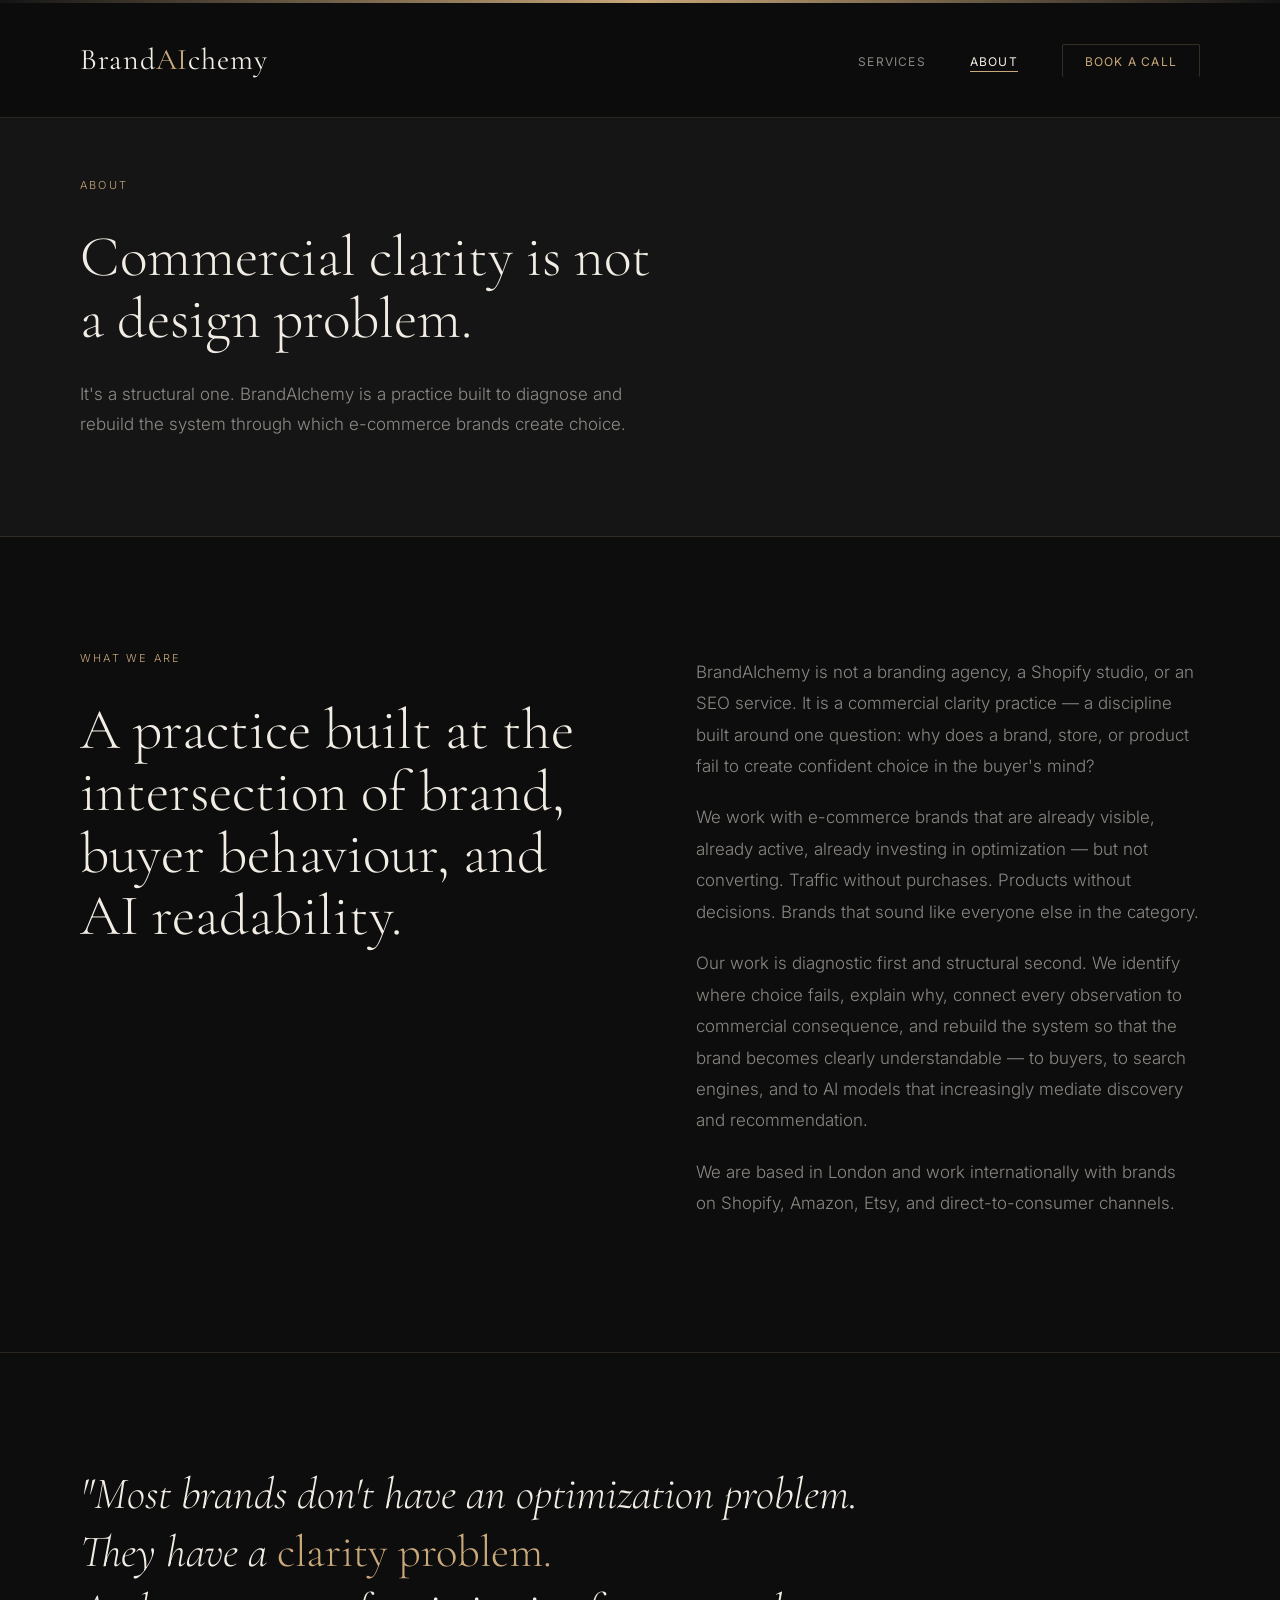
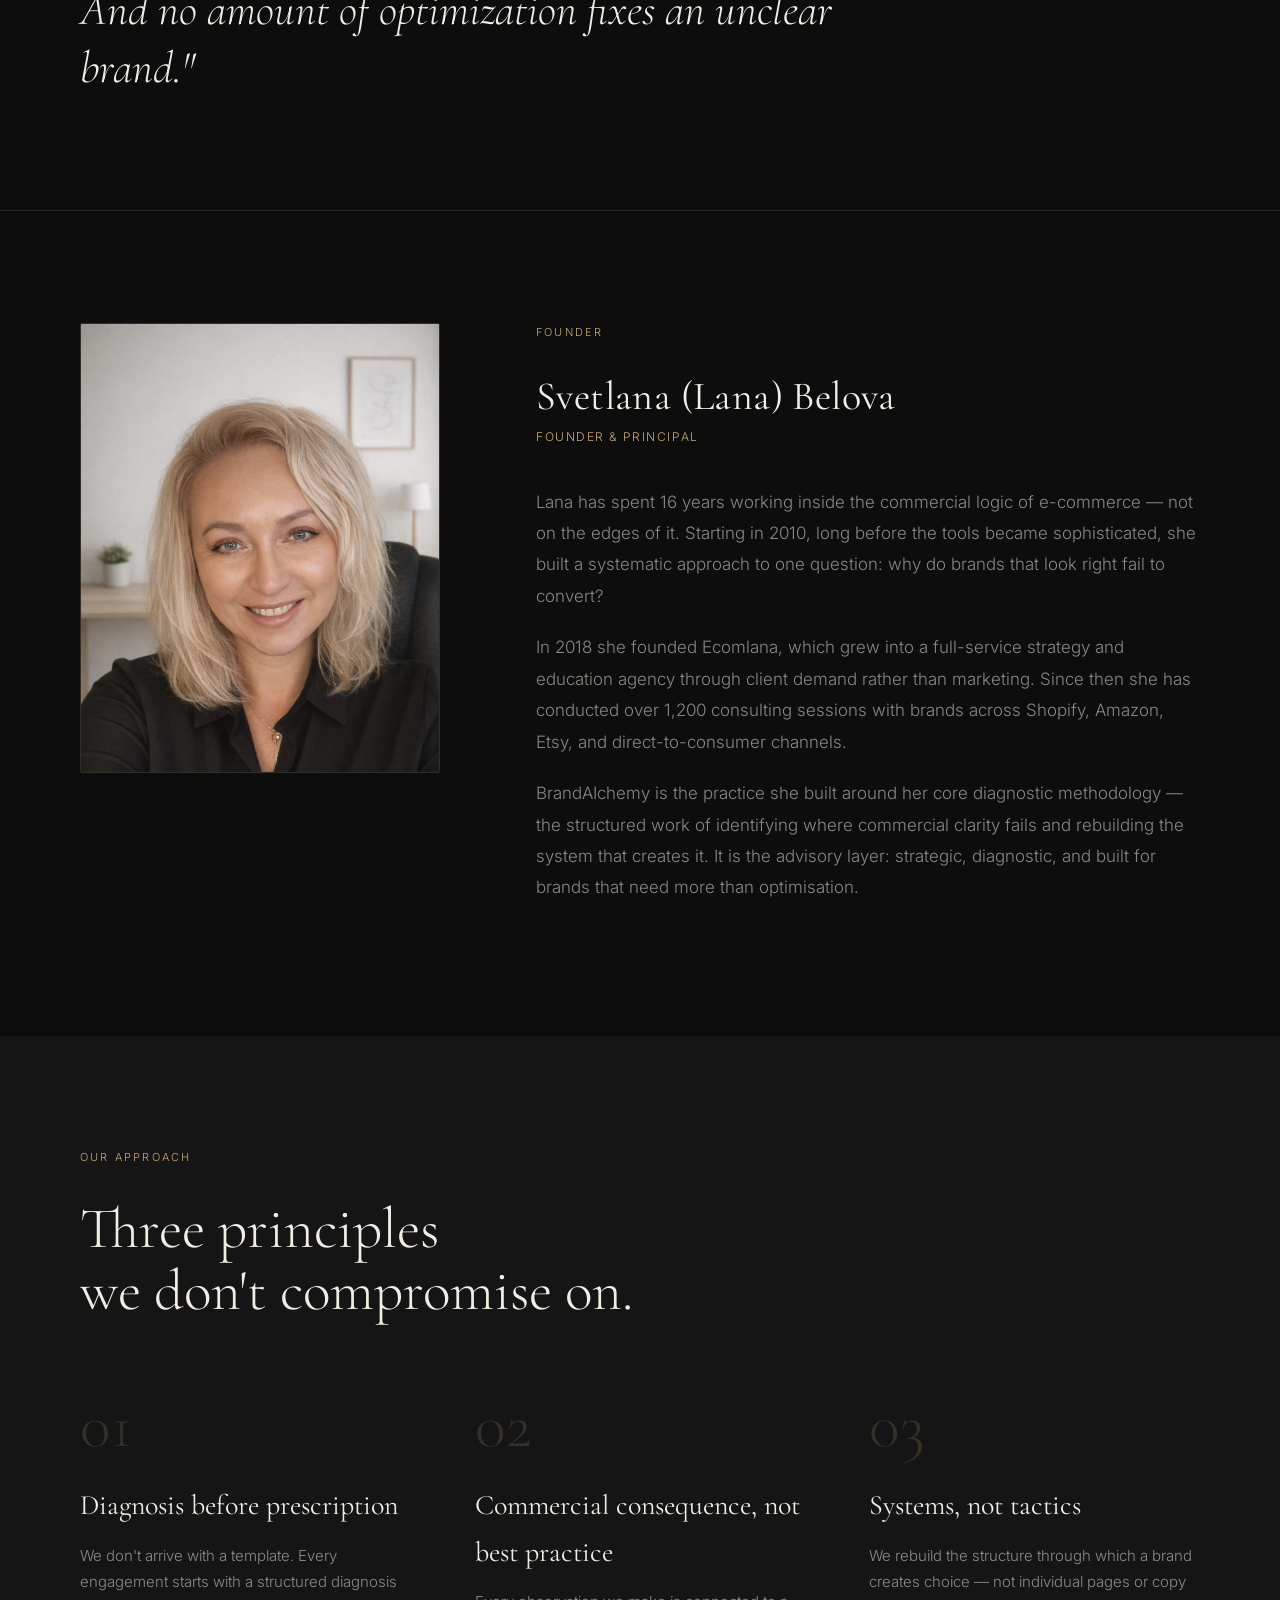
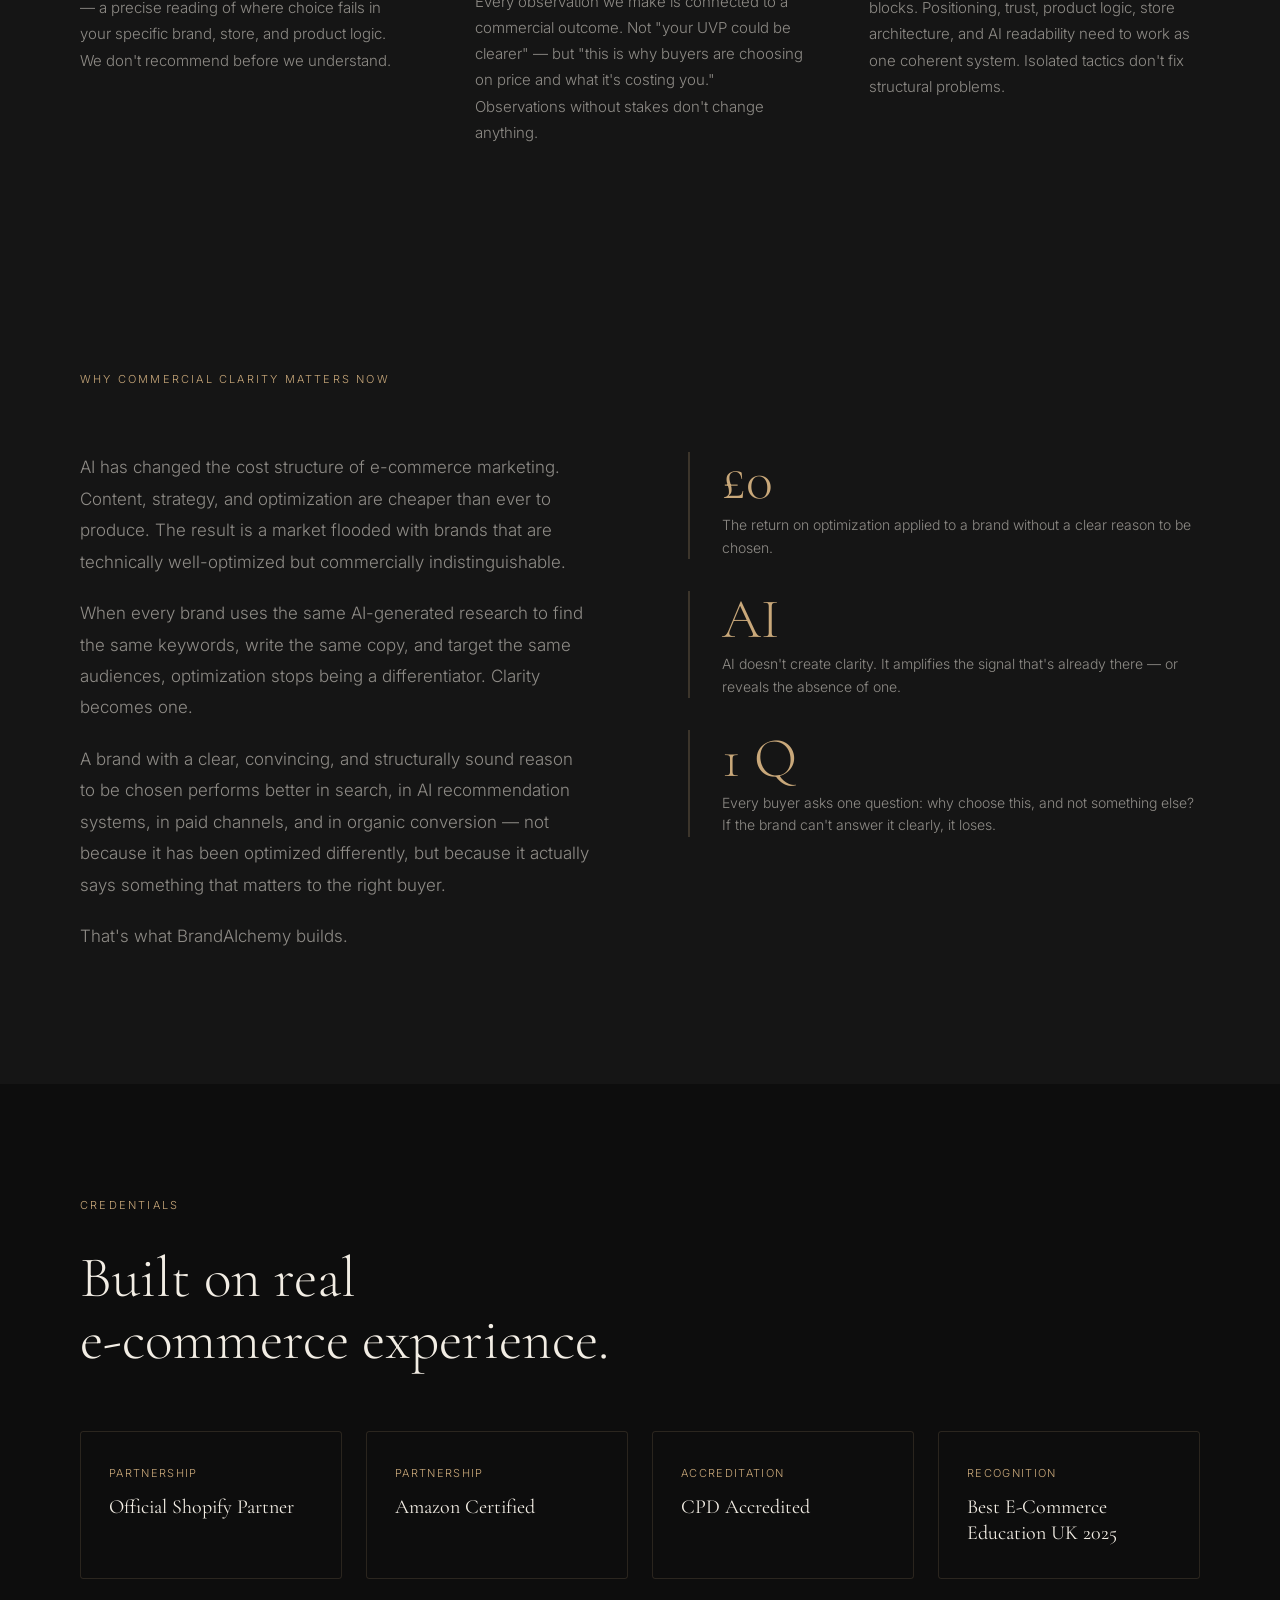
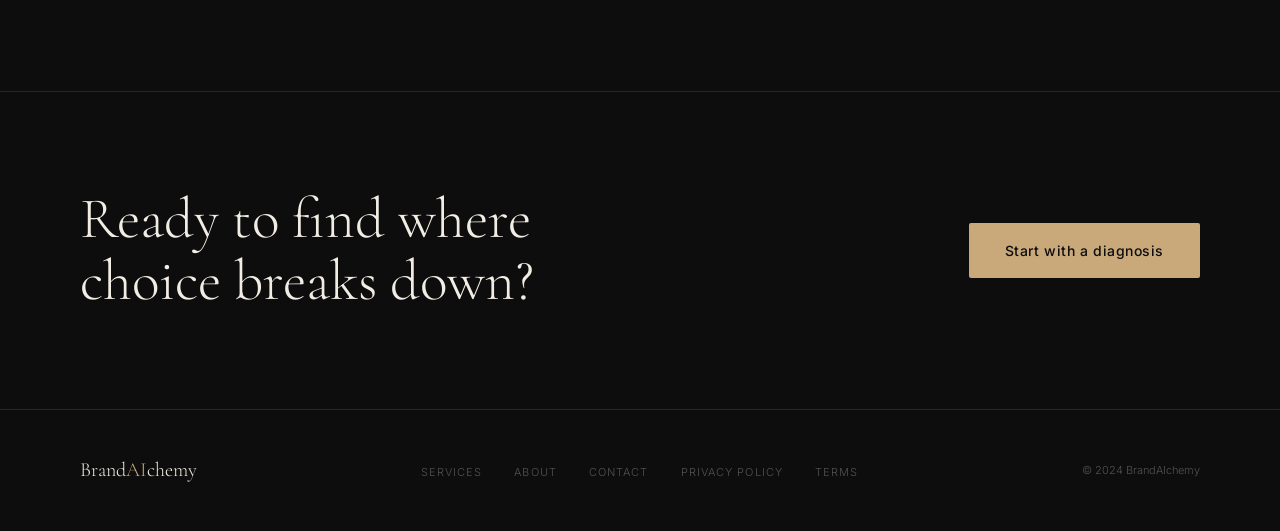
==== about/index.html @ ee754ef0 "Clean URLs: move pages to subdirectories, update all links and sitemap" ====
<!DOCTYPE html>
<html lang="en">
<head>
  <meta charset="UTF-8">
  <meta name="viewport" content="width=device-width, initial-scale=1.0">
  <title>About — BrandAIchemy</title>
  <meta name="description" content="BrandAIchemy is a commercial clarity practice for e-commerce brands. We work at the intersection of brand, buyer behaviour, store architecture, and AI readability.">
  <link rel="stylesheet" href="/style.css">
  <link rel="icon" href="/favikon.jpg">
  <meta name="robots" content="index, follow">
  <link rel="canonical" href="https://brandaichemy.com/about/">
  <meta property="og:title" content="About — BrandAIchemy">
  <meta property="og:description" content="BrandAIchemy is a commercial clarity practice for e-commerce brands, operated by Ecomlana Ltd, London.">
  <meta property="og:url" content="https://brandaichemy.com/about/">
  <meta property="og:type" content="website">
  <meta property="og:site_name" content="BrandAIchemy">
  <meta property="og:image" content="https://brandaichemy.com/og-image.jpg">
  <meta name="twitter:card" content="summary_large_image">
  <script type="application/ld+json">
  {
    "@context": "https://schema.org",
    "@type": "AboutPage",
    "url": "https://brandaichemy.com/about/",
    "name": "About BrandAIchemy",
    "description": "BrandAIchemy is a commercial clarity practice for e-commerce brands, operated by Ecomlana Ltd, London.",
    "publisher": {
      "@type": "Organization",
      "@id": "https://brandaichemy.com/#organization",
      "name": "BrandAIchemy",
      "legalName": "Ecomlana Ltd",
      "url": "https://brandaichemy.com",
      "address": {
        "@type": "PostalAddress",
        "streetAddress": "4th Floor, Silverstream House, 45 Fitzroy Street",
        "addressLocality": "London",
        "postalCode": "W1T 6EB",
        "addressCountry": "GB"
      },
      "email": "hello@brandaichemy.com",
      "foundingLocation": "London, UK",
      "knowsAbout": ["E-commerce strategy", "Brand positioning", "Commercial clarity", "Shopify", "Amazon", "AI readability", "Choice architecture"]
    }
  }
  </script>
  <style>
    .about-intro {
      padding: 7rem var(--pad);
      display: grid;
      grid-template-columns: 1fr 1fr;
      gap: 7rem;
      align-items: start;
    }
    .about-intro-right {
      padding-top: .5rem;
    }
    .about-intro-right p {
      font-size: 1.0625rem;
      color: var(--dim);
      line-height: 1.85;
      margin-bottom: 1.25rem;
    }

    .principles { padding: 7rem var(--pad); background: var(--surface); }
    .principles-grid {
      display: grid;
      grid-template-columns: repeat(3,1fr);
      gap: 4rem;
      margin-top: 4.5rem;
    }
    .principle-num {
      font-family: 'Cormorant Garamond', serif;
      font-size: 4rem;
      font-weight: 300;
      color: rgba(201,168,122,.18);
      line-height: 1;
      margin-bottom: 1.5rem;
    }
    .principle-title {
      font-family: 'Cormorant Garamond', serif;
      font-size: 1.75rem;
      font-weight: 400;
      margin-bottom: .875rem;
    }
    .principle-desc { font-size: .9375rem; color: var(--dim); line-height: 1.75; }

    .pull-quote {
      padding: 7rem var(--pad);
      border-top: 1px solid var(--gold-line);
      border-bottom: 1px solid var(--gold-line);
    }
    .pull-quote blockquote {
      font-family: 'Cormorant Garamond', serif;
      font-size: clamp(2rem, 3.5vw, 3rem);
      font-weight: 300;
      font-style: italic;
      line-height: 1.3;
      max-width: 860px;
      color: var(--white);
    }
    .pull-quote blockquote span { color: var(--gold); font-style: normal; }

    .credentials { padding: 7rem var(--pad); }
    .cred-grid {
      display: grid;
      grid-template-columns: repeat(4,1fr);
      gap: 1.5rem;
      margin-top: 3.75rem;
    }
    .cred {
      border: 1px solid var(--gold-line);
      border-radius: 3px;
      padding: 2rem 1.75rem;
    }
    .cred-label {
      font-size: .6875rem;
      text-transform: uppercase;
      letter-spacing: .12em;
      color: var(--gold);
      margin-bottom: .75rem;
    }
    .cred-text {
      font-family: 'Cormorant Garamond', serif;
      font-size: 1.25rem;
      font-weight: 400;
      line-height: 1.3;
    }

    .why-section { padding: 7rem var(--pad); background: var(--surface); }
    .why-grid {
      display: grid;
      grid-template-columns: 1fr 1fr;
      gap: 6rem;
      margin-top: 4rem;
      align-items: start;
    }
    .why-text p {
      font-size: 1.0625rem;
      color: var(--dim);
      line-height: 1.85;
      margin-bottom: 1.25rem;
    }
    .why-stats { display: flex; flex-direction: column; gap: 2rem; }
    .stat { border-left: 2px solid var(--gold-dim); padding-left: 2rem; }
    .stat-num {
      font-family: 'Cormorant Garamond', serif;
      font-size: 3.5rem;
      font-weight: 300;
      color: var(--gold);
      line-height: 1;
      margin-bottom: .375rem;
    }
    .stat-desc { font-size: .875rem; color: var(--dim); line-height: 1.6; }

    .founder-section { padding: 7rem var(--pad); }
    .founder-grid {
      display: grid;
      grid-template-columns: 360px 1fr;
      gap: 6rem;
      align-items: start;
    }
    .founder-photo-wrap {
      width: 100%;
      aspect-ratio: 4/5;
      overflow: hidden;
      border-radius: 2px;
      background: var(--surface);
      border: 1px solid var(--gold-line);
    }
    .founder-photo {
      width: 100%;
      height: 100%;
      object-fit: cover;
      object-position: top center;
      filter: grayscale(15%);
      display: block;
    }
    .founder-name {
      font-family: 'Cormorant Garamond', serif;
      font-size: 2.5rem;
      font-weight: 400;
      letter-spacing: .01em;
      color: var(--white);
      margin: .75rem 0 .5rem;
      line-height: 1.15;
    }
    .founder-role {
      font-size: .75rem;
      text-transform: uppercase;
      letter-spacing: .13em;
      color: var(--gold);
      margin-bottom: 2.5rem;
    }
    .founder-bio p {
      font-size: 1.0625rem;
      color: var(--dim);
      line-height: 1.85;
      margin-bottom: 1.25rem;
    }

    .cta-strip {
      background: var(--black);
      border-top: 1px solid var(--gold-line);
      padding: 6rem var(--pad);
      display: flex;
      align-items: center;
      justify-content: space-between;
      gap: 3rem;
    }
    .cta-strip .serif-lg { margin-bottom: 0; }

    @media (max-width: 900px) {
      .about-intro { grid-template-columns: 1fr; gap: 3rem; }
      .principles-grid { grid-template-columns: 1fr; gap: 3rem; }
      .cred-grid { grid-template-columns: 1fr 1fr; }
      .why-grid { grid-template-columns: 1fr; gap: 3rem; }
      .cta-strip { flex-direction: column; align-items: flex-start; }
      .founder-grid { grid-template-columns: 1fr; gap: 3rem; }
      .founder-photo-wrap { max-width: 280px; }
    }
    @media (max-width: 520px) {
      .cred-grid { grid-template-columns: 1fr; }
    }
  </style>
</head>
<body>

<nav class="solid">
  <a href="/" class="logo">Brand<span>AI</span>chemy</a>
  <ul class="nav-links">
    <li><a href="/services/">Services</a></li>
    <li><a href="/about/" class="active">About</a></li>
    <li><a href="/contact/" class="nav-cta">Book a call</a></li>
  </ul>
</nav>

<div class="page-hero">
  <p class="label">About</p>
  <h1 class="serif-lg">Commercial clarity is not<br>a design problem.</h1>
  <p class="body-text">It's a structural one. BrandAIchemy is a practice built to diagnose and rebuild the system through which e-commerce brands create choice.</p>
</div>

<section class="about-intro">
  <div>
    <p class="label">What we are</p>
    <h2 class="serif-lg fi">A practice built at the intersection of brand, buyer behaviour, and AI readability.</h2>
  </div>
  <div class="about-intro-right fi" style="transition-delay:.1s">
    <p>BrandAIchemy is not a branding agency, a Shopify studio, or an SEO service. It is a commercial clarity practice — a discipline built around one question: why does a brand, store, or product fail to create confident choice in the buyer's mind?</p>
    <p>We work with e-commerce brands that are already visible, already active, already investing in optimization — but not converting. Traffic without purchases. Products without decisions. Brands that sound like everyone else in the category.</p>
    <p>Our work is diagnostic first and structural second. We identify where choice fails, explain why, connect every observation to commercial consequence, and rebuild the system so that the brand becomes clearly understandable — to buyers, to search engines, and to AI models that increasingly mediate discovery and recommendation.</p>
    <p>We are based in London and work internationally with brands on Shopify, Amazon, Etsy, and direct-to-consumer channels.</p>
  </div>
</section>

<div class="pull-quote">
  <blockquote class="fi">
    "Most brands don't have an optimization problem.<br>
    They have a <span>clarity problem.</span><br>
    And no amount of optimization fixes an unclear brand."
  </blockquote>
</div>

<section class="founder-section">
  <div class="founder-grid">
    <div class="founder-photo-wrap fi">
      <img src="/lana.jpg" alt="Svetlana (Lana) Belova — Founder, BrandAIchemy" class="founder-photo">
    </div>
    <div class="fi" style="transition-delay:.15s">
      <p class="label">Founder</p>
      <h2 class="founder-name">Svetlana (Lana) Belova</h2>
      <p class="founder-role">Founder &amp; Principal</p>
      <div class="founder-bio">
        <p>Lana has spent 16 years working inside the commercial logic of e-commerce — not on the edges of it. Starting in 2010, long before the tools became sophisticated, she built a systematic approach to one question: why do brands that look right fail to convert?</p>
        <p>In 2018 she founded Ecomlana, which grew into a full-service strategy and education agency through client demand rather than marketing. Since then she has conducted over 1,200 consulting sessions with brands across Shopify, Amazon, Etsy, and direct-to-consumer channels.</p>
        <p>BrandAIchemy is the practice she built around her core diagnostic methodology — the structured work of identifying where commercial clarity fails and rebuilding the system that creates it. It is the advisory layer: strategic, diagnostic, and built for brands that need more than optimisation.</p>
      </div>
    </div>
  </div>
</section>

<section class="principles">
  <p class="label">Our approach</p>
  <h2 class="serif-lg fi">Three principles<br>we don't compromise on.</h2>
  <div class="principles-grid">
    <div class="fi">
      <div class="principle-num">01</div>
      <h3 class="principle-title">Diagnosis before prescription</h3>
      <p class="principle-desc">We don't arrive with a template. Every engagement starts with a structured diagnosis — a precise reading of where choice fails in your specific brand, store, and product logic. We don't recommend before we understand.</p>
    </div>
    <div class="fi" style="transition-delay:.12s">
      <div class="principle-num">02</div>
      <h3 class="principle-title">Commercial consequence, not best practice</h3>
      <p class="principle-desc">Every observation we make is connected to a commercial outcome. Not "your UVP could be clearer" — but "this is why buyers are choosing on price and what it's costing you." Observations without stakes don't change anything.</p>
    </div>
    <div class="fi" style="transition-delay:.24s">
      <div class="principle-num">03</div>
      <h3 class="principle-title">Systems, not tactics</h3>
      <p class="principle-desc">We rebuild the structure through which a brand creates choice — not individual pages or copy blocks. Positioning, trust, product logic, store architecture, and AI readability need to work as one coherent system. Isolated tactics don't fix structural problems.</p>
    </div>
  </div>
</section>

<section class="why-section">
  <p class="label">Why commercial clarity matters now</p>
  <div class="why-grid">
    <div class="why-text fi">
      <p>AI has changed the cost structure of e-commerce marketing. Content, strategy, and optimization are cheaper than ever to produce. The result is a market flooded with brands that are technically well-optimized but commercially indistinguishable.</p>
      <p>When every brand uses the same AI-generated research to find the same keywords, write the same copy, and target the same audiences, optimization stops being a differentiator. Clarity becomes one.</p>
      <p>A brand with a clear, convincing, and structurally sound reason to be chosen performs better in search, in AI recommendation systems, in paid channels, and in organic conversion — not because it has been optimized differently, but because it actually says something that matters to the right buyer.</p>
      <p>That's what BrandAIchemy builds.</p>
    </div>
    <div class="why-stats fi" style="transition-delay:.15s">
      <div class="stat">
        <div class="stat-num">£0</div>
        <p class="stat-desc">The return on optimization applied to a brand without a clear reason to be chosen.</p>
      </div>
      <div class="stat">
        <div class="stat-num">AI</div>
        <p class="stat-desc">AI doesn't create clarity. It amplifies the signal that's already there — or reveals the absence of one.</p>
      </div>
      <div class="stat">
        <div class="stat-num">1 Q</div>
        <p class="stat-desc">Every buyer asks one question: why choose this, and not something else? If the brand can't answer it clearly, it loses.</p>
      </div>
    </div>
  </div>
</section>

<section class="credentials">
  <p class="label">Credentials</p>
  <h2 class="serif-lg fi">Built on real<br>e-commerce experience.</h2>
  <div class="cred-grid">
    <div class="cred fi">
      <p class="cred-label">Partnership</p>
      <p class="cred-text">Official Shopify Partner</p>
    </div>
    <div class="cred fi" style="transition-delay:.08s">
      <p class="cred-label">Partnership</p>
      <p class="cred-text">Amazon Certified</p>
    </div>
    <div class="cred fi" style="transition-delay:.16s">
      <p class="cred-label">Accreditation</p>
      <p class="cred-text">CPD Accredited</p>
    </div>
    <div class="cred fi" style="transition-delay:.24s">
      <p class="cred-label">Recognition</p>
      <p class="cred-text">Best E-Commerce Education UK 2025</p>
    </div>
  </div>
</section>

<div class="cta-strip">
  <h2 class="serif-lg">Ready to find where<br>choice breaks down?</h2>
  <a href="/contact/" class="btn-gold">Start with a diagnosis</a>
</div>

<footer>
  <a href="/" class="foot-logo">Brand<span>AI</span>chemy</a>
  <ul class="foot-links">
    <li><a href="/services/">Services</a></li>
    <li><a href="/about/">About</a></li>
    <li><a href="/contact/">Contact</a></li>
    <li><a href="/privacy-policy/">Privacy Policy</a></li>
    <li><a href="/terms/">Terms</a></li>
  </ul>
  <span class="foot-copy">© 2024 BrandAIchemy</span>
</footer>

<script>
  const io = new IntersectionObserver(e => e.forEach(x => { if (x.isIntersecting) { x.target.classList.add('on'); io.unobserve(x.target); } }), { threshold: 0.1 });
  document.querySelectorAll('.fi').forEach(el => io.observe(el));
</script>
</body>
</html>
---- style.css ----
@import url('https://fonts.googleapis.com/css2?family=Cormorant+Garamond:ital,wght@0,300;0,400;0,500;1,300;1,400&family=Inter:wght@300;400;500&display=swap');

:root {
  --black:     #0D0D0D;
  --surface:   #151515;
  --surface-2: #1C1C1C;
  --white:     #F2EDE4;
  --dim:       rgba(242,237,228,.55);
  --gold:      #C9A87A;
  --gold-dim:  rgba(201,168,122,.22);
  --gold-line: rgba(201,168,122,.16);
  --gray:      #525252;
  --pad:       5rem;
}

*, *::before, *::after { margin: 0; padding: 0; box-sizing: border-box; }
html { scroll-behavior: smooth; }
body {
  background: var(--black);
  color: var(--white);
  font-family: 'Inter', sans-serif;
  font-weight: 300;
  line-height: 1.65;
  overflow-x: hidden;
  -webkit-font-smoothing: antialiased;
}

/* ── NAV ── */
body::before {
  content: '';
  position: fixed;
  top: 0; left: 0; right: 0;
  height: 3px;
  background: linear-gradient(90deg, transparent, var(--gold), transparent);
  z-index: 300;
}
nav {
  position: fixed;
  top: 3px; left: 0; right: 0;
  z-index: 200;
  padding: 2rem var(--pad);
  display: flex;
  align-items: center;
  justify-content: space-between;
  background: rgba(13,13,13,.97);
  backdrop-filter: blur(14px);
  border-bottom: 1px solid var(--gold-line);
  transition: background .4s;
}
.logo {
  font-family: 'Cormorant Garamond', serif;
  font-size: 1.875rem;
  font-weight: 400;
  letter-spacing: .03em;
  color: var(--white);
  text-decoration: none;
}
.logo span { color: var(--gold); }
.nav-links {
  display: flex;
  align-items: center;
  gap: 2.75rem;
  list-style: none;
}
.nav-links a {
  color: var(--dim);
  text-decoration: none;
  font-size: .75rem;
  font-weight: 400;
  letter-spacing: .1em;
  text-transform: uppercase;
  transition: color .25s;
}
.nav-links a:hover { color: var(--white); }
.nav-links a.active {
  color: var(--white);
  border-bottom: 1px solid var(--gold);
  padding-bottom: 2px;
}
.nav-cta {
  padding: .55rem 1.375rem !important;
  border: 1px solid var(--gold-dim) !important;
  color: var(--gold) !important;
  border-radius: 2px;
  border-bottom: none !important;
  transition: background .25s !important;
}
.nav-cta:hover { background: var(--gold-dim) !important; }
.nav-cta.active { border-bottom: none !important; color: var(--gold) !important; }

/* ── FOOTER ── */
footer {
  padding: 2.75rem var(--pad);
  border-top: 1px solid var(--gold-line);
  display: grid;
  grid-template-columns: auto 1fr auto;
  align-items: center;
  gap: 2rem;
}
.foot-logo {
  font-family: 'Cormorant Garamond', serif;
  font-size: 1.25rem;
  color: var(--white);
  text-decoration: none;
}
.foot-logo span { color: var(--gold); }
.foot-links {
  display: flex;
  gap: 2rem;
  list-style: none;
  justify-content: center;
  flex-wrap: wrap;
}
.foot-links a {
  font-size: .6875rem;
  text-transform: uppercase;
  letter-spacing: .1em;
  color: var(--gray);
  text-decoration: none;
  transition: color .25s;
}
.foot-links a:hover { color: var(--dim); }
.foot-copy { font-size: .6875rem; color: var(--gray); text-align: right; }

/* ── LAYOUT ── */
section { padding: 7.5rem var(--pad); }
.rule { border: none; border-top: 1px solid var(--gold-line); margin: 0 var(--pad); }
.surface { background: var(--surface); }

/* ── TYPE ── */
.label {
  font-size: .6875rem;
  letter-spacing: .2em;
  text-transform: uppercase;
  color: var(--gold);
  margin-bottom: 2rem;
}
.serif-xl {
  font-family: 'Cormorant Garamond', serif;
  font-size: clamp(3rem, 5.5vw, 5.5rem);
  font-weight: 300;
  line-height: 1.03;
  letter-spacing: -.015em;
}
.serif-xl em { font-style: italic; color: var(--gold); }
.serif-lg {
  font-family: 'Cormorant Garamond', serif;
  font-size: clamp(2.5rem, 4.5vw, 4rem);
  font-weight: 300;
  line-height: 1.08;
  max-width: 820px;
  margin-bottom: 1.75rem;
}
.serif-md {
  font-family: 'Cormorant Garamond', serif;
  font-size: clamp(1.75rem, 3vw, 2.25rem);
  font-weight: 400;
  line-height: 1.2;
}
.body-text {
  font-size: 1.0625rem;
  color: var(--dim);
  max-width: 560px;
  line-height: 1.8;
}
.body-wide {
  font-size: 1.0625rem;
  color: var(--dim);
  line-height: 1.8;
}

/* ── BUTTONS ── */
.btn-gold {
  display: inline-block;
  padding: 1rem 2.25rem;
  background: var(--gold);
  color: #0D0D0D;
  font-family: 'Inter', sans-serif;
  font-size: .875rem;
  font-weight: 500;
  letter-spacing: .04em;
  border-radius: 2px;
  border: none;
  text-decoration: none;
  cursor: pointer;
  transition: opacity .25s;
}
.btn-gold:hover { opacity: .82; }
.btn-outline {
  display: inline-block;
  padding: 1rem 2.25rem;
  border: 1px solid var(--gold-dim);
  color: var(--white);
  font-family: 'Inter', sans-serif;
  font-size: .875rem;
  font-weight: 300;
  letter-spacing: .04em;
  border-radius: 2px;
  text-decoration: none;
  transition: border-color .25s;
}
.btn-outline:hover { border-color: var(--gold); }

/* ── ANIMATIONS ── */
.fi { opacity: 0; transform: translateY(22px); transition: opacity .7s ease, transform .7s ease; }
.fi.on { opacity: 1; transform: translateY(0); }

/* ── PAGE HERO (subpages) ── */
.page-hero {
  padding: 11rem var(--pad) 6rem;
  background: var(--surface);
  border-bottom: 1px solid var(--gold-line);
}

/* ── CARD ── */
.card {
  background: var(--surface);
  border: 1px solid var(--gold-line);
  border-radius: 3px;
  padding: 2.75rem;
  transition: border-color .3s, background .3s;
}
.card:hover { border-color: rgba(201,168,122,.45); background: var(--surface-2); }

/* ── PROSE (policies) ── */
.prose { max-width: 760px; }
.prose h2 {
  font-family: 'Cormorant Garamond', serif;
  font-size: 1.75rem;
  font-weight: 400;
  margin: 3rem 0 1rem;
  color: var(--white);
}
.prose h3 {
  font-size: 1rem;
  font-weight: 500;
  margin: 1.75rem 0 .5rem;
  color: var(--white);
  letter-spacing: .02em;
}
.prose p { font-size: .9375rem; color: var(--dim); line-height: 1.8; margin-bottom: 1rem; }
.prose ul { padding-left: 1.5rem; margin-bottom: 1rem; }
.prose ul li { font-size: .9375rem; color: var(--dim); line-height: 1.8; margin-bottom: .375rem; }
.prose a { color: var(--gold); text-decoration: none; }
.prose a:hover { text-decoration: underline; }

/* ── FORM ── */
.form { display: flex; flex-direction: column; gap: 1.25rem; }
.form-row { display: grid; grid-template-columns: 1fr 1fr; gap: 1.25rem; }
.ff { display: flex; flex-direction: column; gap: .5rem; }
.ff label { font-size: .6875rem; text-transform: uppercase; letter-spacing: .12em; color: var(--gold); }
.ff input, .ff textarea, .ff select {
  background: rgba(255,255,255,.04);
  border: 1px solid var(--gold-line);
  color: var(--white);
  font-family: 'Inter', sans-serif;
  font-size: .9375rem;
  font-weight: 300;
  padding: .9375rem 1.125rem;
  border-radius: 2px;
  outline: none;
  transition: border-color .25s;
  width: 100%;
}
.ff input::placeholder, .ff textarea::placeholder { color: var(--gray); }
.ff input:focus, .ff textarea:focus, .ff select:focus { border-color: rgba(201,168,122,.6); }
.ff select { -webkit-appearance: none; cursor: pointer; }
.ff select option { background: #1C1C1C; }
.ff textarea { resize: vertical; min-height: 130px; }

/* ── MOBILE ── */
@media (max-width: 900px) {
  :root { --pad: 1.75rem; }
  nav { padding: 1.25rem var(--pad); }
  .nav-links { display: none; }
  section { padding: 5rem var(--pad); }
  .rule { margin: 0 var(--pad); }
  footer { grid-template-columns: 1fr; gap: 1rem; }
  .foot-copy { text-align: left; }
  .form-row { grid-template-columns: 1fr; }
}
@media (max-width: 520px) {
  .page-hero { padding: 8rem var(--pad) 4rem; }
}
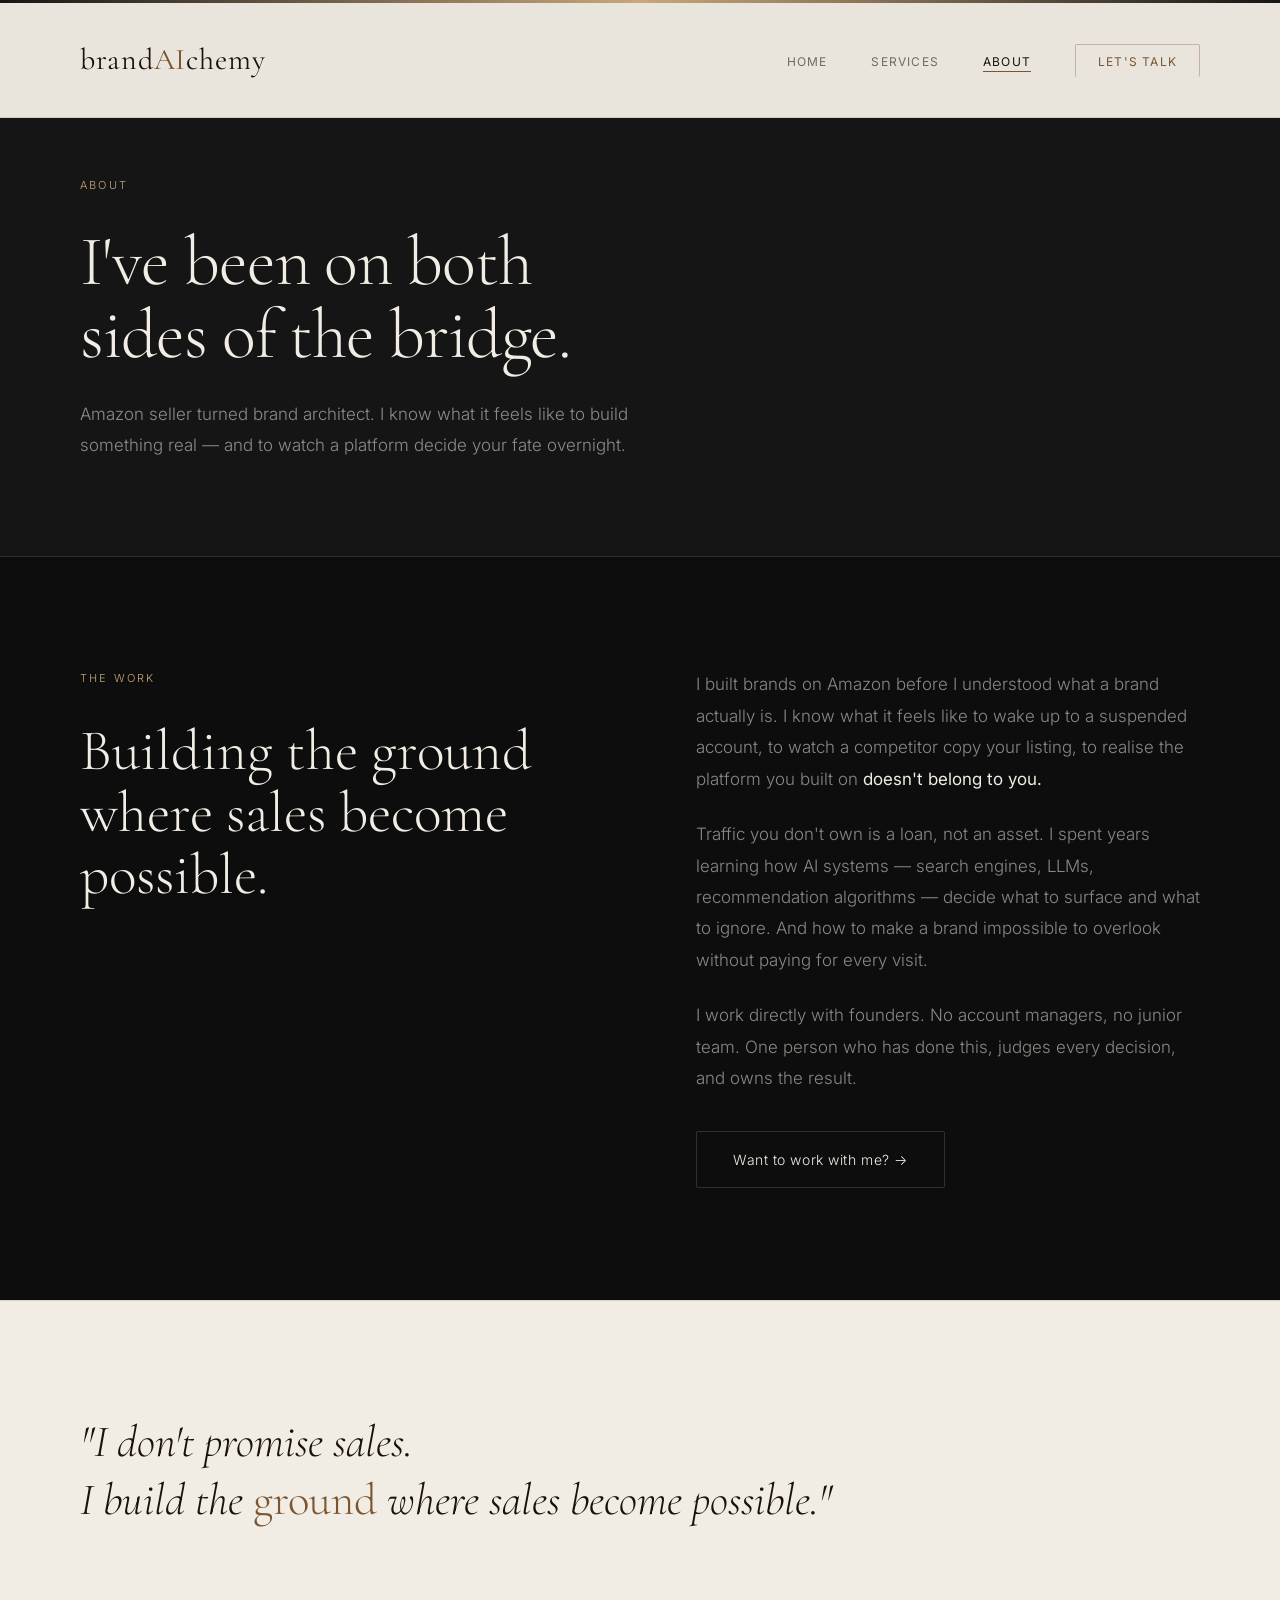
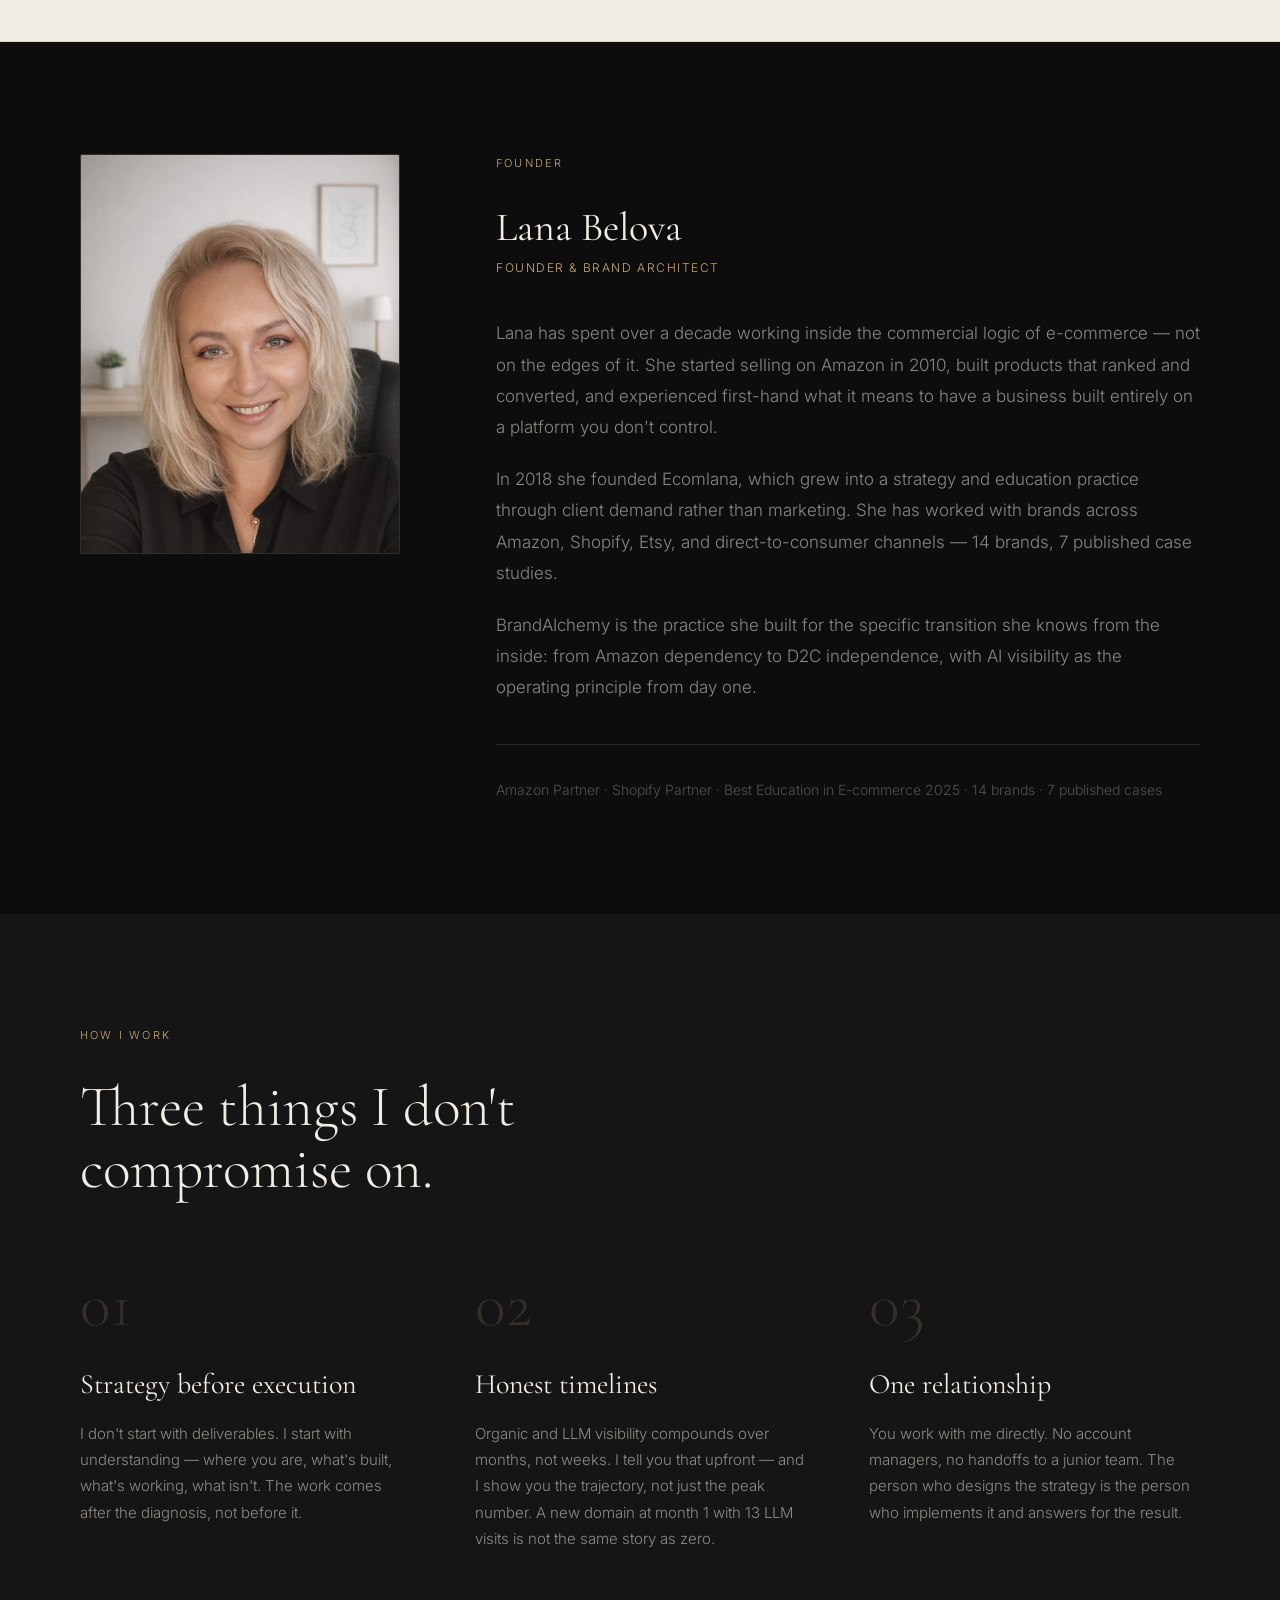
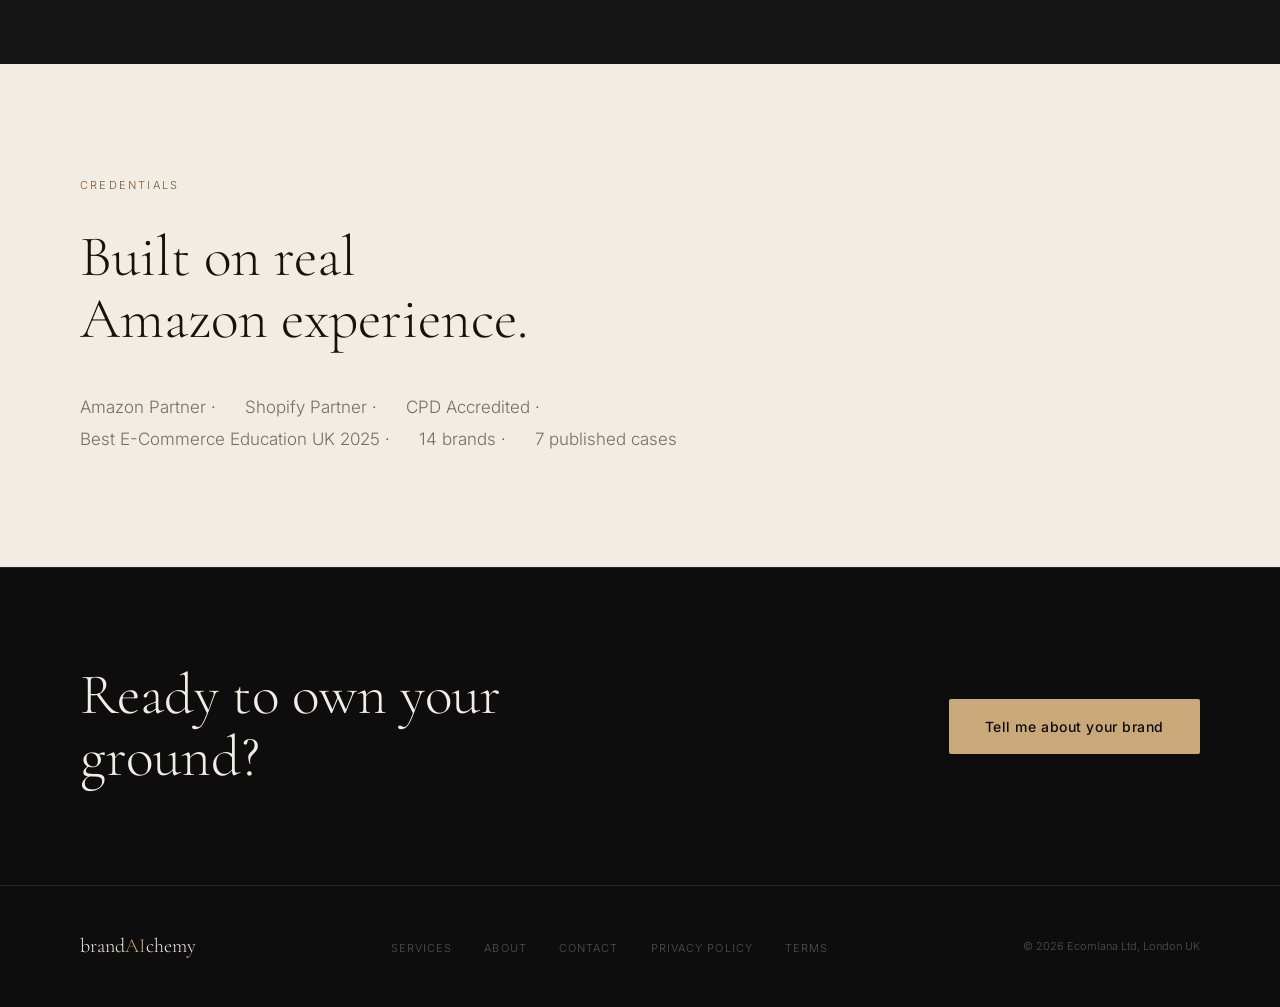
==== commit a0588faa: "Rewrite Services and About pages for Amazon→D2C positioning Services: replace 4 old services with Re" ====
--- a/about/index.html
+++ b/about/index.html
@@ -3,30 +3,29 @@
 <head>
   <meta charset="UTF-8">
   <meta name="viewport" content="width=device-width, initial-scale=1.0">
-  <title>About — BrandAIchemy</title>
-  <meta name="description" content="BrandAIchemy is a commercial clarity practice for e-commerce brands. We work at the intersection of brand, buyer behaviour, store architecture, and AI readability.">
+  <title>About — brandAIchemy</title>
+  <meta name="description" content="Amazon seller turned brand architect. Lana Belova builds brands that AI finds and chooses — organic and LLM visibility for D2C independence.">
   <link rel="stylesheet" href="/style.css">
   <link rel="icon" href="/favikon.jpg">
   <meta name="robots" content="index, follow">
   <link rel="canonical" href="https://brandaichemy.com/about/">
-  <meta property="og:title" content="About — BrandAIchemy">
-  <meta property="og:description" content="BrandAIchemy is a commercial clarity practice for e-commerce brands, operated by Ecomlana Ltd, London.">
+  <meta property="og:title" content="About — brandAIchemy">
+  <meta property="og:description" content="Amazon seller turned brand architect. I've been on both sides of the bridge.">
   <meta property="og:url" content="https://brandaichemy.com/about/">
   <meta property="og:type" content="website">
-  <meta property="og:site_name" content="BrandAIchemy">
-  <meta property="og:image" content="https://brandaichemy.com/og-image.jpg">
+  <meta property="og:site_name" content="brandAIchemy">
   <meta name="twitter:card" content="summary_large_image">
   <script type="application/ld+json">
   {
     "@context": "https://schema.org",
     "@type": "AboutPage",
     "url": "https://brandaichemy.com/about/",
-    "name": "About BrandAIchemy",
-    "description": "BrandAIchemy is a commercial clarity practice for e-commerce brands, operated by Ecomlana Ltd, London.",
+    "name": "About brandAIchemy",
+    "description": "Amazon seller turned brand architect. Lana Belova builds brands that AI finds and chooses — organic and LLM visibility for Amazon sellers building D2C independence.",
     "publisher": {
       "@type": "Organization",
       "@id": "https://brandaichemy.com/#organization",
-      "name": "BrandAIchemy",
+      "name": "brandAIchemy",
       "legalName": "Ecomlana Ltd",
       "url": "https://brandaichemy.com",
       "address": {
@@ -37,8 +36,7 @@
         "addressCountry": "GB"
       },
       "email": "hello@brandaichemy.com",
-      "foundingLocation": "London, UK",
-      "knowsAbout": ["E-commerce strategy", "Brand positioning", "Commercial clarity", "Shopify", "Amazon", "AI readability", "Choice architecture"]
+      "knowsAbout": ["Amazon to D2C transition", "Brand architecture", "AI visibility", "LLM optimisation", "Organic traffic", "Shopify brand strategy"]
     }
   }
   </script>
@@ -50,14 +48,82 @@
       gap: 7rem;
       align-items: start;
     }
-    .about-intro-right {
-      padding-top: .5rem;
-    }
     .about-intro-right p {
       font-size: 1.0625rem;
       color: var(--dim);
       line-height: 1.85;
+      margin-bottom: 1.5rem;
+    }
+    .about-intro-right p strong { color: var(--white); font-weight: 400; }
+
+    .pull-quote {
+      padding: 7rem var(--pad);
+      background: var(--surface-light);
+      border-top: 1px solid var(--dark-line);
+      border-bottom: 1px solid var(--dark-line);
+    }
+    .pull-quote blockquote {
+      font-family: 'Cormorant Garamond', serif;
+      font-size: clamp(2rem, 3.5vw, 3rem);
+      font-weight: 300;
+      font-style: italic;
+      line-height: 1.3;
+      max-width: 860px;
+      color: var(--dark-text);
+    }
+    .pull-quote blockquote span { color: var(--gold-dark); font-style: normal; }
+
+    .founder-section { padding: 7rem var(--pad); }
+    .founder-grid {
+      display: grid;
+      grid-template-columns: 320px 1fr;
+      gap: 6rem;
+      align-items: start;
+    }
+    .founder-photo-wrap {
+      width: 100%;
+      aspect-ratio: 4/5;
+      overflow: hidden;
+      border-radius: 2px;
+      background: var(--surface);
+      border: 1px solid var(--gold-line);
+    }
+    .founder-photo {
+      width: 100%;
+      height: 100%;
+      object-fit: cover;
+      object-position: top center;
+      filter: grayscale(15%);
+      display: block;
+    }
+    .founder-name {
+      font-family: 'Cormorant Garamond', serif;
+      font-size: 2.5rem;
+      font-weight: 400;
+      color: var(--white);
+      margin: .75rem 0 .5rem;
+      line-height: 1.15;
+    }
+    .founder-role {
+      font-size: .75rem;
+      text-transform: uppercase;
+      letter-spacing: .13em;
+      color: var(--gold);
+      margin-bottom: 2.5rem;
+    }
+    .founder-bio p {
+      font-size: 1.0625rem;
+      color: var(--dim);
+      line-height: 1.85;
       margin-bottom: 1.25rem;
+    }
+    .founder-creds {
+      margin-top: 2.5rem;
+      padding-top: 2rem;
+      border-top: 1px solid var(--gold-line);
+      font-size: .875rem;
+      color: var(--gray);
+      line-height: 1.8;
     }
 
     .principles { padding: 7rem var(--pad); background: var(--surface); }
@@ -83,119 +149,22 @@
     }
     .principle-desc { font-size: .9375rem; color: var(--dim); line-height: 1.75; }
 
-    .pull-quote {
-      padding: 7rem var(--pad);
-      border-top: 1px solid var(--gold-line);
-      border-bottom: 1px solid var(--gold-line);
-    }
-    .pull-quote blockquote {
-      font-family: 'Cormorant Garamond', serif;
-      font-size: clamp(2rem, 3.5vw, 3rem);
-      font-weight: 300;
-      font-style: italic;
-      line-height: 1.3;
-      max-width: 860px;
-      color: var(--white);
-    }
-    .pull-quote blockquote span { color: var(--gold); font-style: normal; }
-
-    .credentials { padding: 7rem var(--pad); }
-    .cred-grid {
-      display: grid;
-      grid-template-columns: repeat(4,1fr);
-      gap: 1.5rem;
-      margin-top: 3.75rem;
-    }
-    .cred {
-      border: 1px solid var(--gold-line);
-      border-radius: 3px;
-      padding: 2rem 1.75rem;
-    }
-    .cred-label {
-      font-size: .6875rem;
-      text-transform: uppercase;
-      letter-spacing: .12em;
-      color: var(--gold);
-      margin-bottom: .75rem;
-    }
-    .cred-text {
-      font-family: 'Cormorant Garamond', serif;
-      font-size: 1.25rem;
-      font-weight: 400;
-      line-height: 1.3;
-    }
-
-    .why-section { padding: 7rem var(--pad); background: var(--surface); }
-    .why-grid {
-      display: grid;
-      grid-template-columns: 1fr 1fr;
-      gap: 6rem;
-      margin-top: 4rem;
-      align-items: start;
-    }
-    .why-text p {
+    .credentials { padding: 7rem var(--pad); background: var(--surface-light); color: var(--dark-text); }
+    .credentials .label { color: var(--gold-dark); }
+    .credentials .serif-lg { color: var(--dark-text); }
+    .cred-line {
+      margin-top: 2.5rem;
       font-size: 1.0625rem;
-      color: var(--dim);
-      line-height: 1.85;
-      margin-bottom: 1.25rem;
-    }
-    .why-stats { display: flex; flex-direction: column; gap: 2rem; }
-    .stat { border-left: 2px solid var(--gold-dim); padding-left: 2rem; }
-    .stat-num {
-      font-family: 'Cormorant Garamond', serif;
-      font-size: 3.5rem;
-      font-weight: 300;
-      color: var(--gold);
-      line-height: 1;
-      margin-bottom: .375rem;
-    }
-    .stat-desc { font-size: .875rem; color: var(--dim); line-height: 1.6; }
-
-    .founder-section { padding: 7rem var(--pad); }
-    .founder-grid {
-      display: grid;
-      grid-template-columns: 360px 1fr;
-      gap: 6rem;
-      align-items: start;
-    }
-    .founder-photo-wrap {
-      width: 100%;
-      aspect-ratio: 4/5;
-      overflow: hidden;
-      border-radius: 2px;
-      background: var(--surface);
-      border: 1px solid var(--gold-line);
-    }
-    .founder-photo {
-      width: 100%;
-      height: 100%;
-      object-fit: cover;
-      object-position: top center;
-      filter: grayscale(15%);
-      display: block;
-    }
-    .founder-name {
-      font-family: 'Cormorant Garamond', serif;
-      font-size: 2.5rem;
-      font-weight: 400;
-      letter-spacing: .01em;
-      color: var(--white);
-      margin: .75rem 0 .5rem;
-      line-height: 1.15;
-    }
-    .founder-role {
-      font-size: .75rem;
-      text-transform: uppercase;
-      letter-spacing: .13em;
-      color: var(--gold);
-      margin-bottom: 2.5rem;
-    }
-    .founder-bio p {
-      font-size: 1.0625rem;
-      color: var(--dim);
-      line-height: 1.85;
-      margin-bottom: 1.25rem;
-    }
+      color: var(--dark-dim);
+      line-height: 1.9;
+      max-width: 640px;
+    }
+    .cred-line span {
+      display: inline-block;
+      margin-right: 1.5rem;
+    }
+    .cred-line span::after { content: ' ·'; color: var(--gold-dark); }
+    .cred-line span:last-child::after { content: ''; }
 
     .cta-strip {
       background: var(--black);
@@ -206,156 +175,118 @@
       justify-content: space-between;
       gap: 3rem;
     }
-    .cta-strip .serif-lg { margin-bottom: 0; }
+    .cta-strip .serif-lg { margin-bottom: 0; max-width: 560px; }
 
     @media (max-width: 900px) {
       .about-intro { grid-template-columns: 1fr; gap: 3rem; }
       .principles-grid { grid-template-columns: 1fr; gap: 3rem; }
-      .cred-grid { grid-template-columns: 1fr 1fr; }
-      .why-grid { grid-template-columns: 1fr; gap: 3rem; }
       .cta-strip { flex-direction: column; align-items: flex-start; }
       .founder-grid { grid-template-columns: 1fr; gap: 3rem; }
-      .founder-photo-wrap { max-width: 280px; }
-    }
-    @media (max-width: 520px) {
-      .cred-grid { grid-template-columns: 1fr; }
+      .founder-photo-wrap { max-width: 260px; }
     }
   </style>
 </head>
 <body>
 
-<nav class="solid">
-  <a href="/" class="logo">Brand<span>AI</span>chemy</a>
+<nav id="nav">
+  <a href="/" class="logo">brand<span>AI</span>chemy</a>
   <ul class="nav-links">
+    <li><a href="/">Home</a></li>
     <li><a href="/services/">Services</a></li>
     <li><a href="/about/" class="active">About</a></li>
-    <li><a href="/contact/" class="nav-cta">Book a call</a></li>
+    <li><a href="/contact/" class="nav-cta">Let's talk</a></li>
   </ul>
 </nav>
 
 <div class="page-hero">
-  <p class="label">About</p>
-  <h1 class="serif-lg">Commercial clarity is not<br>a design problem.</h1>
-  <p class="body-text">It's a structural one. BrandAIchemy is a practice built to diagnose and rebuild the system through which e-commerce brands create choice.</p>
+  <p class="label fi">About</p>
+  <h1 class="serif-xl fi" style="transition-delay:.08s">I've been on both<br>sides of the bridge.</h1>
+  <p class="body-text fi" style="transition-delay:.18s; margin-top:1.75rem">Amazon seller turned brand architect. I know what it feels like to build something real — and to watch a platform decide your fate overnight.</p>
 </div>
 
 <section class="about-intro">
   <div>
-    <p class="label">What we are</p>
-    <h2 class="serif-lg fi">A practice built at the intersection of brand, buyer behaviour, and AI readability.</h2>
+    <p class="label fi">The work</p>
+    <h2 class="serif-lg fi" style="transition-delay:.08s">Building the ground where sales become possible.</h2>
   </div>
-  <div class="about-intro-right fi" style="transition-delay:.1s">
-    <p>BrandAIchemy is not a branding agency, a Shopify studio, or an SEO service. It is a commercial clarity practice — a discipline built around one question: why does a brand, store, or product fail to create confident choice in the buyer's mind?</p>
-    <p>We work with e-commerce brands that are already visible, already active, already investing in optimization — but not converting. Traffic without purchases. Products without decisions. Brands that sound like everyone else in the category.</p>
-    <p>Our work is diagnostic first and structural second. We identify where choice fails, explain why, connect every observation to commercial consequence, and rebuild the system so that the brand becomes clearly understandable — to buyers, to search engines, and to AI models that increasingly mediate discovery and recommendation.</p>
-    <p>We are based in London and work internationally with brands on Shopify, Amazon, Etsy, and direct-to-consumer channels.</p>
+  <div class="about-intro-right fi" style="transition-delay:.14s">
+    <p>I built brands on Amazon before I understood what a brand actually is. I know what it feels like to wake up to a suspended account, to watch a competitor copy your listing, to realise the platform you built on <strong>doesn't belong to you.</strong></p>
+    <p>Traffic you don't own is a loan, not an asset. I spent years learning how AI systems — search engines, LLMs, recommendation algorithms — decide what to surface and what to ignore. And how to make a brand impossible to overlook without paying for every visit.</p>
+    <p>I work directly with founders. No account managers, no junior team. One person who has done this, judges every decision, and owns the result.</p>
+    <a href="/contact/" class="btn-outline" style="margin-top:.75rem">Want to work with me? →</a>
   </div>
 </section>
 
 <div class="pull-quote">
   <blockquote class="fi">
-    "Most brands don't have an optimization problem.<br>
-    They have a <span>clarity problem.</span><br>
-    And no amount of optimization fixes an unclear brand."
+    "I don't promise sales.<br>
+    I build the <span>ground</span> where sales become possible."
   </blockquote>
 </div>
 
 <section class="founder-section">
   <div class="founder-grid">
     <div class="founder-photo-wrap fi">
-      <img src="/lana.jpg" alt="Svetlana (Lana) Belova — Founder, BrandAIchemy" class="founder-photo">
+      <img src="/lana.jpg" alt="Lana Belova — founder, brandAIchemy" class="founder-photo">
     </div>
     <div class="fi" style="transition-delay:.15s">
       <p class="label">Founder</p>
-      <h2 class="founder-name">Svetlana (Lana) Belova</h2>
-      <p class="founder-role">Founder &amp; Principal</p>
+      <h2 class="founder-name">Lana Belova</h2>
+      <p class="founder-role">Founder &amp; Brand Architect</p>
       <div class="founder-bio">
-        <p>Lana has spent 16 years working inside the commercial logic of e-commerce — not on the edges of it. Starting in 2010, long before the tools became sophisticated, she built a systematic approach to one question: why do brands that look right fail to convert?</p>
-        <p>In 2018 she founded Ecomlana, which grew into a full-service strategy and education agency through client demand rather than marketing. Since then she has conducted over 1,200 consulting sessions with brands across Shopify, Amazon, Etsy, and direct-to-consumer channels.</p>
-        <p>BrandAIchemy is the practice she built around her core diagnostic methodology — the structured work of identifying where commercial clarity fails and rebuilding the system that creates it. It is the advisory layer: strategic, diagnostic, and built for brands that need more than optimisation.</p>
+        <p>Lana has spent over a decade working inside the commercial logic of e-commerce — not on the edges of it. She started selling on Amazon in 2010, built products that ranked and converted, and experienced first-hand what it means to have a business built entirely on a platform you don't control.</p>
+        <p>In 2018 she founded Ecomlana, which grew into a strategy and education practice through client demand rather than marketing. She has worked with brands across Amazon, Shopify, Etsy, and direct-to-consumer channels — 14 brands, 7 published case studies.</p>
+        <p>BrandAIchemy is the practice she built for the specific transition she knows from the inside: from Amazon dependency to D2C independence, with AI visibility as the operating principle from day one.</p>
+      </div>
+      <div class="founder-creds">
+        Amazon Partner · Shopify Partner · Best Education in E-commerce 2025 · 14 brands · 7 published cases
       </div>
     </div>
   </div>
 </section>
 
 <section class="principles">
-  <p class="label">Our approach</p>
-  <h2 class="serif-lg fi">Three principles<br>we don't compromise on.</h2>
+  <p class="label">How I work</p>
+  <h2 class="serif-lg fi">Three things I don't<br>compromise on.</h2>
   <div class="principles-grid">
     <div class="fi">
       <div class="principle-num">01</div>
-      <h3 class="principle-title">Diagnosis before prescription</h3>
-      <p class="principle-desc">We don't arrive with a template. Every engagement starts with a structured diagnosis — a precise reading of where choice fails in your specific brand, store, and product logic. We don't recommend before we understand.</p>
+      <h3 class="principle-title">Strategy before execution</h3>
+      <p class="principle-desc">I don't start with deliverables. I start with understanding — where you are, what's built, what's working, what isn't. The work comes after the diagnosis, not before it.</p>
     </div>
     <div class="fi" style="transition-delay:.12s">
       <div class="principle-num">02</div>
-      <h3 class="principle-title">Commercial consequence, not best practice</h3>
-      <p class="principle-desc">Every observation we make is connected to a commercial outcome. Not "your UVP could be clearer" — but "this is why buyers are choosing on price and what it's costing you." Observations without stakes don't change anything.</p>
+      <h3 class="principle-title">Honest timelines</h3>
+      <p class="principle-desc">Organic and LLM visibility compounds over months, not weeks. I tell you that upfront — and I show you the trajectory, not just the peak number. A new domain at month 1 with 13 LLM visits is not the same story as zero.</p>
     </div>
     <div class="fi" style="transition-delay:.24s">
       <div class="principle-num">03</div>
-      <h3 class="principle-title">Systems, not tactics</h3>
-      <p class="principle-desc">We rebuild the structure through which a brand creates choice — not individual pages or copy blocks. Positioning, trust, product logic, store architecture, and AI readability need to work as one coherent system. Isolated tactics don't fix structural problems.</p>
+      <h3 class="principle-title">One relationship</h3>
+      <p class="principle-desc">You work with me directly. No account managers, no handoffs to a junior team. The person who designs the strategy is the person who implements it and answers for the result.</p>
     </div>
   </div>
 </section>
 
-<section class="why-section">
-  <p class="label">Why commercial clarity matters now</p>
-  <div class="why-grid">
-    <div class="why-text fi">
-      <p>AI has changed the cost structure of e-commerce marketing. Content, strategy, and optimization are cheaper than ever to produce. The result is a market flooded with brands that are technically well-optimized but commercially indistinguishable.</p>
-      <p>When every brand uses the same AI-generated research to find the same keywords, write the same copy, and target the same audiences, optimization stops being a differentiator. Clarity becomes one.</p>
-      <p>A brand with a clear, convincing, and structurally sound reason to be chosen performs better in search, in AI recommendation systems, in paid channels, and in organic conversion — not because it has been optimized differently, but because it actually says something that matters to the right buyer.</p>
-      <p>That's what BrandAIchemy builds.</p>
-    </div>
-    <div class="why-stats fi" style="transition-delay:.15s">
-      <div class="stat">
-        <div class="stat-num">£0</div>
-        <p class="stat-desc">The return on optimization applied to a brand without a clear reason to be chosen.</p>
-      </div>
-      <div class="stat">
-        <div class="stat-num">AI</div>
-        <p class="stat-desc">AI doesn't create clarity. It amplifies the signal that's already there — or reveals the absence of one.</p>
-      </div>
-      <div class="stat">
-        <div class="stat-num">1 Q</div>
-        <p class="stat-desc">Every buyer asks one question: why choose this, and not something else? If the brand can't answer it clearly, it loses.</p>
-      </div>
-    </div>
-  </div>
+<section class="credentials">
+  <p class="label fi">Credentials</p>
+  <h2 class="serif-lg fi" style="transition-delay:.08s">Built on real<br>Amazon experience.</h2>
+  <p class="cred-line fi" style="transition-delay:.16s">
+    <span>Amazon Partner</span>
+    <span>Shopify Partner</span>
+    <span>CPD Accredited</span>
+    <span>Best E-Commerce Education UK 2025</span>
+    <span>14 brands</span>
+    <span>7 published cases</span>
+  </p>
 </section>
 
-<section class="credentials">
-  <p class="label">Credentials</p>
-  <h2 class="serif-lg fi">Built on real<br>e-commerce experience.</h2>
-  <div class="cred-grid">
-    <div class="cred fi">
-      <p class="cred-label">Partnership</p>
-      <p class="cred-text">Official Shopify Partner</p>
-    </div>
-    <div class="cred fi" style="transition-delay:.08s">
-      <p class="cred-label">Partnership</p>
-      <p class="cred-text">Amazon Certified</p>
-    </div>
-    <div class="cred fi" style="transition-delay:.16s">
-      <p class="cred-label">Accreditation</p>
-      <p class="cred-text">CPD Accredited</p>
-    </div>
-    <div class="cred fi" style="transition-delay:.24s">
-      <p class="cred-label">Recognition</p>
-      <p class="cred-text">Best E-Commerce Education UK 2025</p>
-    </div>
-  </div>
-</section>
-
 <div class="cta-strip">
-  <h2 class="serif-lg">Ready to find where<br>choice breaks down?</h2>
-  <a href="/contact/" class="btn-gold">Start with a diagnosis</a>
+  <h2 class="serif-lg fi">Ready to own your ground?</h2>
+  <a href="/contact/" class="btn-gold fi">Tell me about your brand</a>
 </div>
 
 <footer>
-  <a href="/" class="foot-logo">Brand<span>AI</span>chemy</a>
+  <a href="/" class="foot-logo">brand<span>AI</span>chemy</a>
   <ul class="foot-links">
     <li><a href="/services/">Services</a></li>
     <li><a href="/about/">About</a></li>
@@ -363,10 +294,12 @@
     <li><a href="/privacy-policy/">Privacy Policy</a></li>
     <li><a href="/terms/">Terms</a></li>
   </ul>
-  <span class="foot-copy">© 2024 BrandAIchemy</span>
+  <span class="foot-copy">© 2026 Ecomlana Ltd, London UK</span>
 </footer>
 
 <script>
+  const nav = document.getElementById('nav');
+  window.addEventListener('scroll', () => { nav.classList.toggle('scrolled', window.scrollY > 80); }, { passive: true });
   const io = new IntersectionObserver(e => e.forEach(x => { if (x.isIntersecting) { x.target.classList.add('on'); io.unobserve(x.target); } }), { threshold: 0.1 });
   document.querySelectorAll('.fi').forEach(el => io.observe(el));
 </script>
--- a/style.css
+++ b/style.css
@@ -1,16 +1,21 @@
 @import url('https://fonts.googleapis.com/css2?family=Cormorant+Garamond:ital,wght@0,300;0,400;0,500;1,300;1,400&family=Inter:wght@300;400;500&display=swap');
 
 :root {
-  --black:     #0D0D0D;
-  --surface:   #151515;
-  --surface-2: #1C1C1C;
-  --white:     #F2EDE4;
-  --dim:       rgba(242,237,228,.55);
-  --gold:      #C9A87A;
-  --gold-dim:  rgba(201,168,122,.22);
-  --gold-line: rgba(201,168,122,.16);
-  --gray:      #525252;
-  --pad:       5rem;
+  --black:        #0D0D0D;
+  --surface:      #151515;
+  --surface-2:    #1C1C1C;
+  --surface-light:#F2EDE4;
+  --white:        #F2EDE4;
+  --dim:          rgba(242,237,228,.55);
+  --gold:         #C9A87A;
+  --gold-dark:    #7A5530;
+  --gold-dim:     rgba(201,168,122,.22);
+  --gold-line:    rgba(201,168,122,.16);
+  --gray:         #525252;
+  --dark-text:    #1A1208;
+  --dark-dim:     rgba(26,18,8,.58);
+  --dark-line:    rgba(26,18,8,.12);
+  --pad:          5rem;
 }
 
 *, *::before, *::after { margin: 0; padding: 0; box-sizing: border-box; }
@@ -42,9 +47,9 @@
   display: flex;
   align-items: center;
   justify-content: space-between;
-  background: rgba(13,13,13,.97);
+  background: rgba(242,237,228,.97);
   backdrop-filter: blur(14px);
-  border-bottom: 1px solid var(--gold-line);
+  border-bottom: 1px solid var(--dark-line);
   transition: background .4s;
 }
 .logo {
@@ -52,10 +57,10 @@
   font-size: 1.875rem;
   font-weight: 400;
   letter-spacing: .03em;
-  color: var(--white);
-  text-decoration: none;
-}
-.logo span { color: var(--gold); }
+  color: var(--dark-text);
+  text-decoration: none;
+}
+.logo span { color: var(--gold-dark); }
 .nav-links {
   display: flex;
   align-items: center;
@@ -63,7 +68,7 @@
   list-style: none;
 }
 .nav-links a {
-  color: var(--dim);
+  color: var(--dark-dim);
   text-decoration: none;
   font-size: .75rem;
   font-weight: 400;
@@ -71,22 +76,22 @@
   text-transform: uppercase;
   transition: color .25s;
 }
-.nav-links a:hover { color: var(--white); }
+.nav-links a:hover { color: var(--dark-text); }
 .nav-links a.active {
-  color: var(--white);
-  border-bottom: 1px solid var(--gold);
+  color: var(--dark-text);
+  border-bottom: 1px solid var(--gold-dark);
   padding-bottom: 2px;
 }
 .nav-cta {
   padding: .55rem 1.375rem !important;
-  border: 1px solid var(--gold-dim) !important;
-  color: var(--gold) !important;
+  border: 1px solid rgba(122,85,48,.35) !important;
+  color: var(--gold-dark) !important;
   border-radius: 2px;
   border-bottom: none !important;
   transition: background .25s !important;
 }
-.nav-cta:hover { background: var(--gold-dim) !important; }
-.nav-cta.active { border-bottom: none !important; color: var(--gold) !important; }
+.nav-cta:hover { background: rgba(122,85,48,.1) !important; }
+.nav-cta.active { border-bottom: none !important; color: var(--gold-dark) !important; }
 
 /* ── FOOTER ── */
 footer {
@@ -125,7 +130,31 @@
 /* ── LAYOUT ── */
 section { padding: 7.5rem var(--pad); }
 .rule { border: none; border-top: 1px solid var(--gold-line); margin: 0 var(--pad); }
-.surface { background: var(--surface); }
+.surface { background: var(--surface-light); color: var(--dark-text); }
+
+/* Text overrides inside light sections */
+.surface .label                        { color: var(--gold-dark); }
+.surface .serif-xl,
+.surface .serif-lg,
+.surface .serif-md                     { color: var(--dark-text); }
+.surface .body-text,
+.surface .body-wide                    { color: var(--dark-dim); }
+.surface .insight-quote                { color: var(--dark-text); }
+.surface .insight-quote b              { color: var(--gold-dark); }
+.surface .step-num                     { color: rgba(26,18,8,.10); }
+.surface .step-title                   { color: var(--dark-text); }
+.surface .step-desc                    { color: var(--dark-dim); }
+.surface .who-wrap                     { border-color: var(--dark-line); }
+.surface .who-col:first-child          { border-color: var(--dark-line); }
+.surface .who-tag                      { color: var(--gold-dark); }
+.surface .who-title                    { color: var(--dark-text); }
+.surface .who-list li                  { color: var(--dark-dim); border-color: var(--dark-line); }
+.surface .who-list li::before          { background: var(--gold-dark); }
+.surface .client                       { border-color: var(--dark-line); background: rgba(26,18,8,.04); }
+.surface .client:hover                 { border-color: rgba(26,18,8,.25); background: rgba(26,18,8,.07); }
+.surface .client-name                  { color: var(--dark-text); }
+.surface .client-meta                  { color: var(--gold-dark); }
+.surface .client-quote                 { color: var(--dark-dim); }
 
 /* ── TYPE ── */
 .label {
